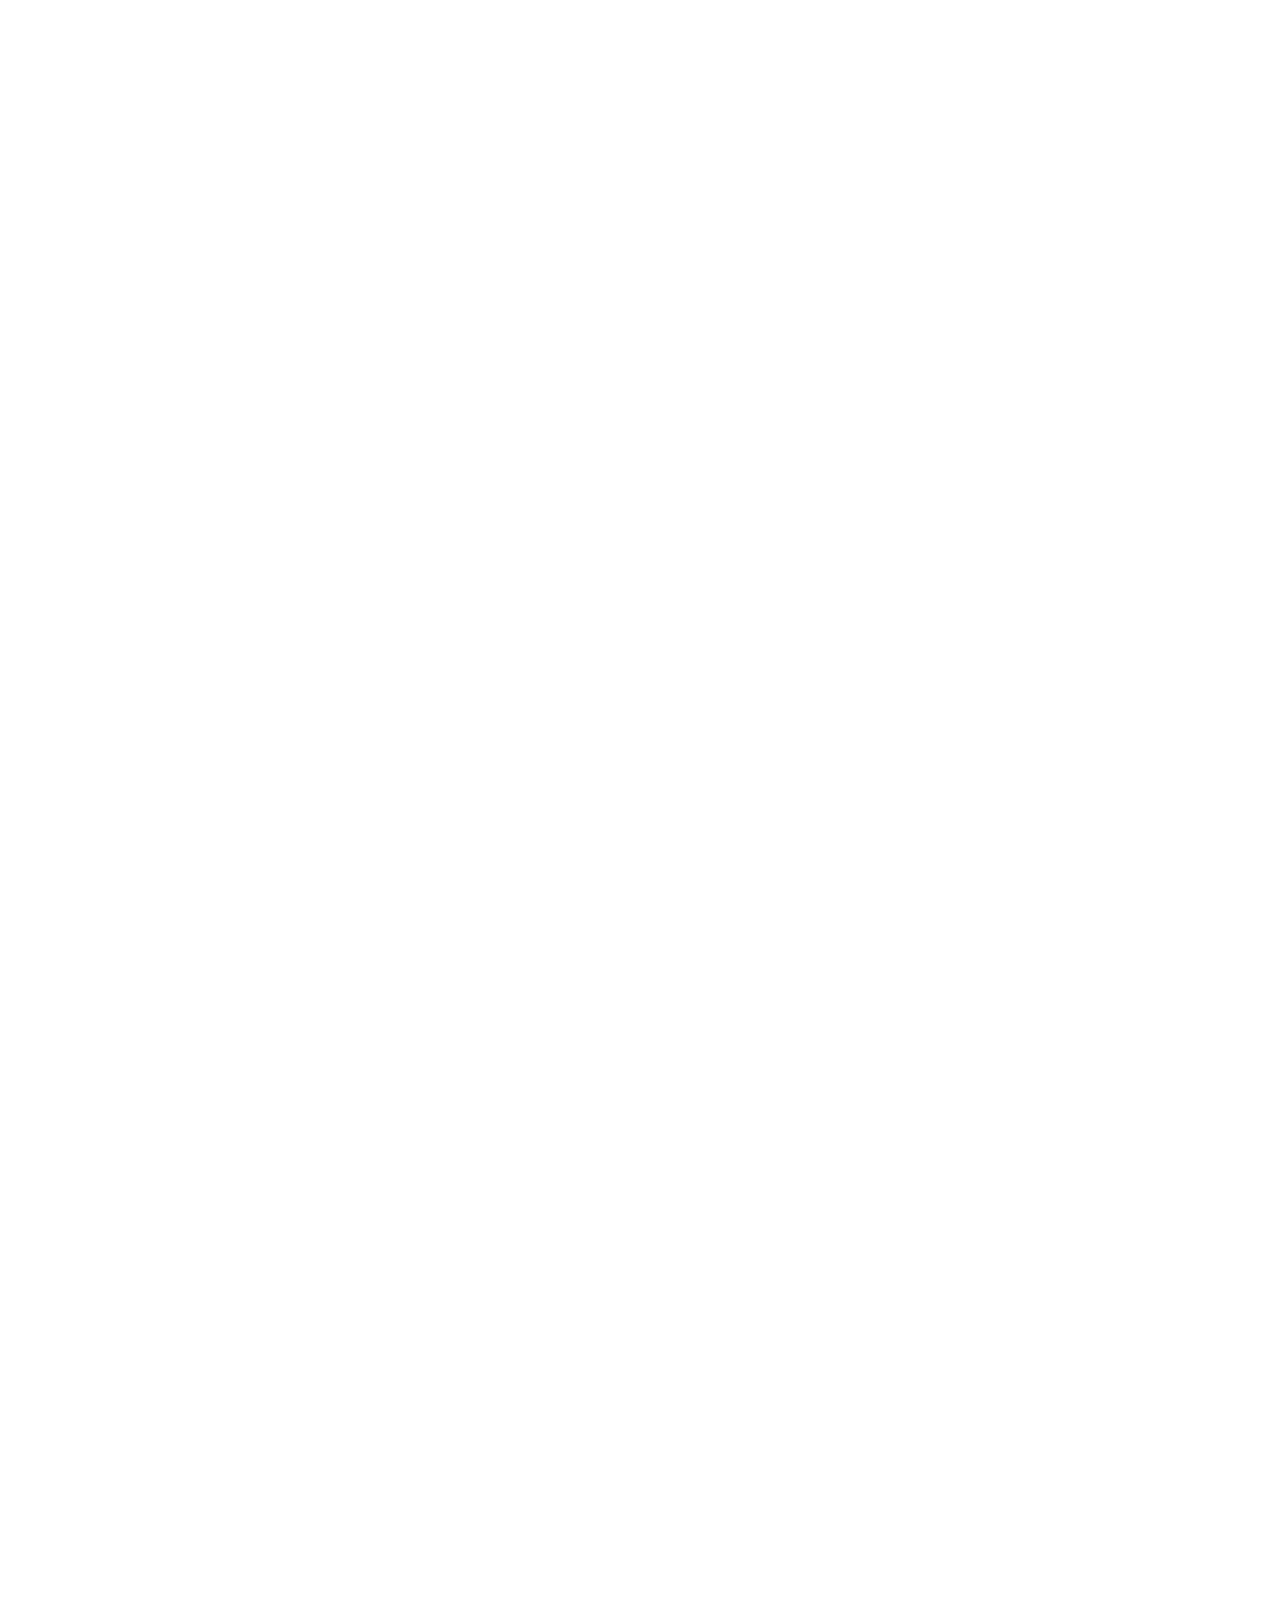
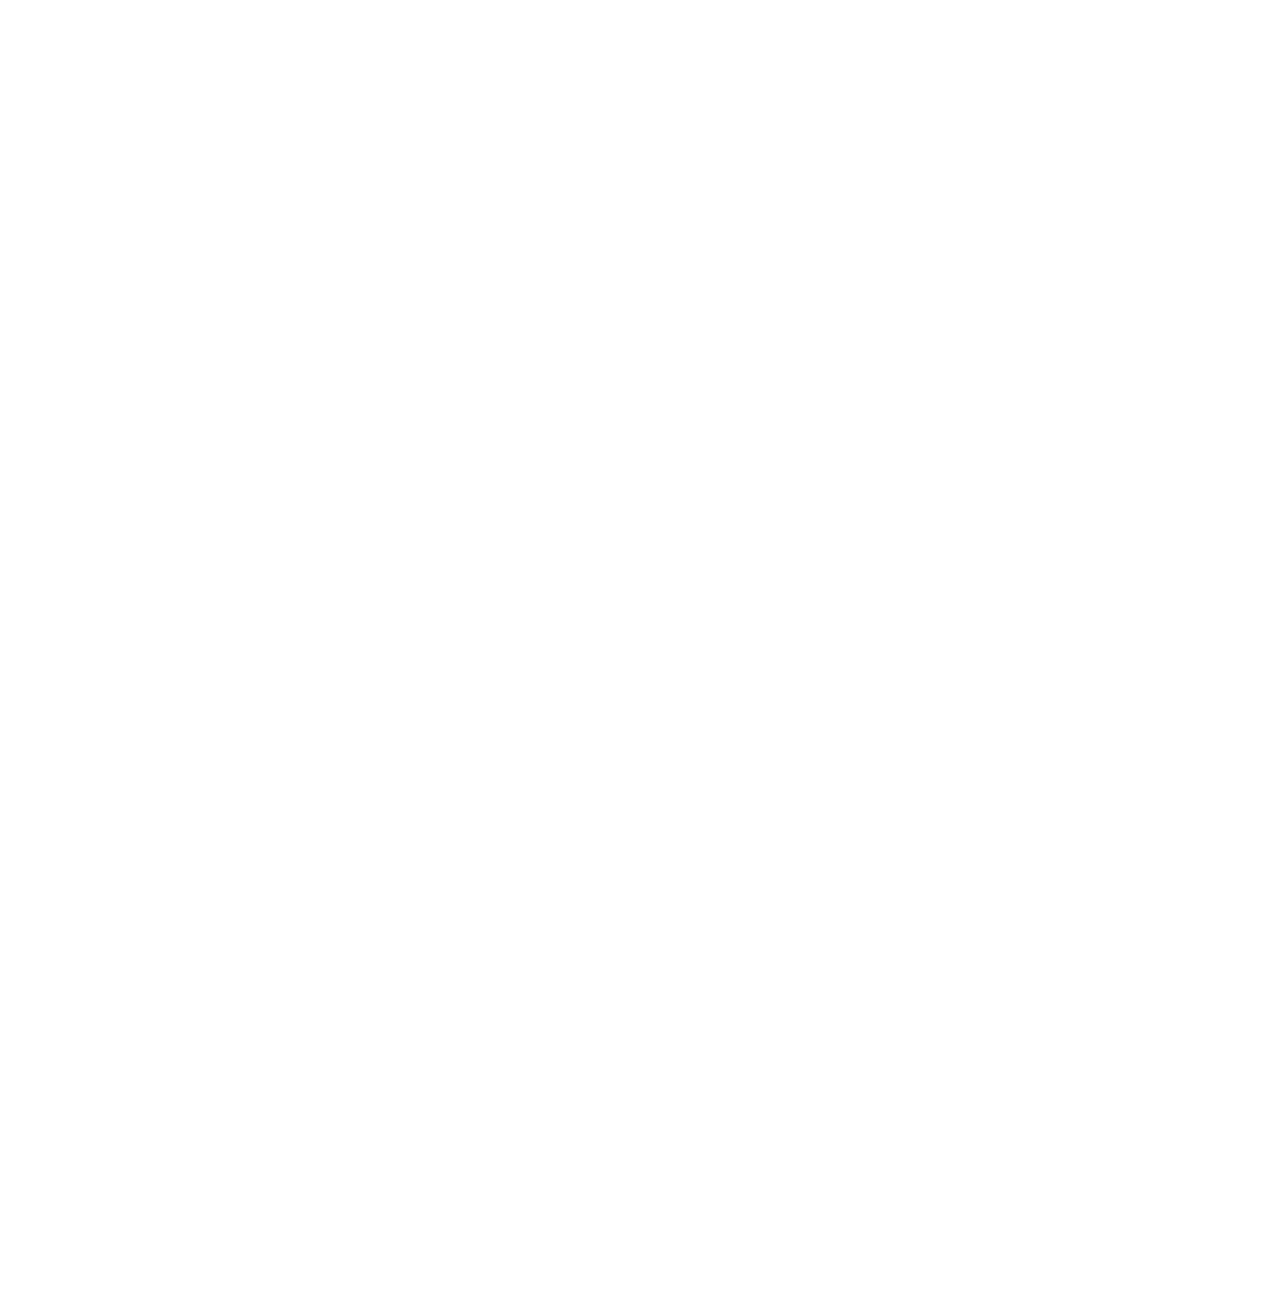
==== index.html @ 61a8c8da "Initial homepage with embedded Google Form" ====
<!DOCTYPE html>

<head>
  
</head>

<body>
  <iframe src="https://docs.google.com/forms/d/e/1FAIpQLScKfiWTNHkfTZKrzHbYKGTCVOVx_iPdTWvcqvBzRxO8E4EQ4g/viewform?embedded=true" width="640" height="2872" frameborder="0" marginheight="0" marginwidth="0">Loading…</iframe>
</body>
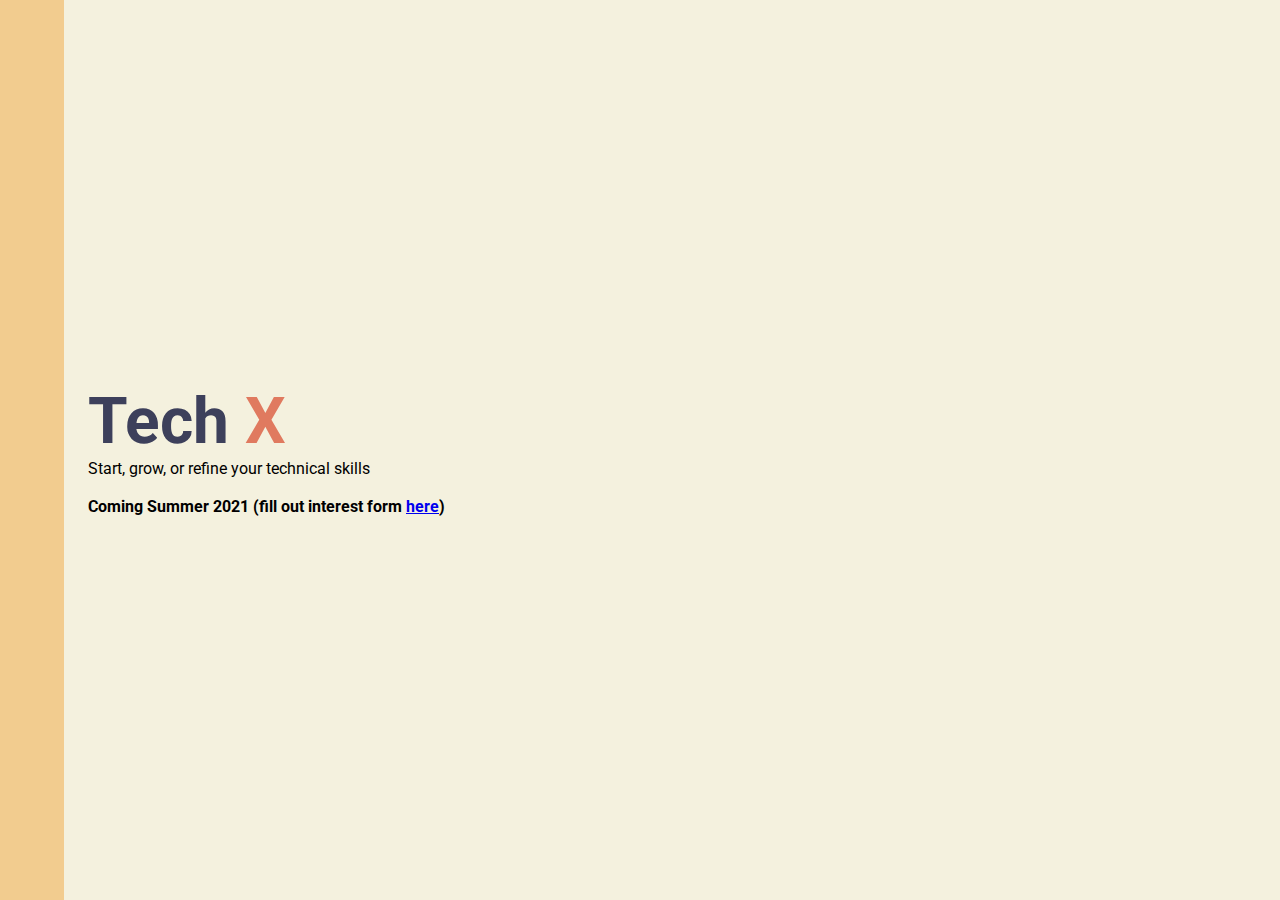
==== commit 855efc18: "Redirect to interest form and basic main page" ====
--- a/index.html
+++ b/index.html
@@ -1,9 +1,24 @@
 <!DOCTYPE html>
 
 <head>
-  
+	<link rel="preconnect" href="https://fonts.gstatic.com">
+	<link href="https://fonts.googleapis.com/css2?family=Roboto:wght@300&display=swap" rel="stylesheet">
+
+	<link rel="stylesheet" href="./index.css" />
 </head>
 
 <body>
-  <iframe src="https://docs.google.com/forms/d/e/1FAIpQLScKfiWTNHkfTZKrzHbYKGTCVOVx_iPdTWvcqvBzRxO8E4EQ4g/viewform?embedded=true" width="640" height="2872" frameborder="0" marginheight="0" marginwidth="0">Loading…</iframe>
+
+	<div id="sidebar">
+
+	</div>
+
+	<div id="main">
+		<div id="center_text">
+			<h1 id="title">Tech <span style="color: #E07A5F">X</span></h1>
+			<p>Start, grow, or refine your technical skills</p>
+			<br />
+			<p style="font-weight: bold">Coming Summer 2021 (fill out interest form <a target="_blank" href="https://techx.cnhcirclek.org/interest-form">here</a>)</p>
+		</div>
+	</div>
 </body>
--- a/index.css
+++ b/index.css
@@ -0,0 +1,50 @@
+@font-face {
+  font-family: 'DroidSerif';
+  src: url('./Assets/DroidSerif.ttf') /* Safari, Android, iOS */
+}
+
+body {
+	position: relative;
+	margin: 0;
+}
+
+#sidebar {
+	position: absolute;
+	top: 0;
+	left: 0;
+	bottom: 0;
+	width: 5%;
+	background-color: #F2CC8F;
+}
+
+#main {
+	margin-left: 5%;
+	height: 100vh;
+	max-height: 100vh;
+	overflow-y: hidden;
+
+	background-color: #F4F1DE;
+}
+
+#center_text {
+	display: flex;
+	flex-direction: column;
+	justify-content: center;
+	height: 100%;
+	margin-left: 24px;
+
+	font-family: "Roboto", serif;
+}
+
+#center_text p {
+	margin: 0;
+}
+
+#title {
+	font-family: 'Roboto', sans-serif;
+	font-size: 64px;
+	font-weight: bold;
+	color: #3D405B;
+
+	margin: 0;
+}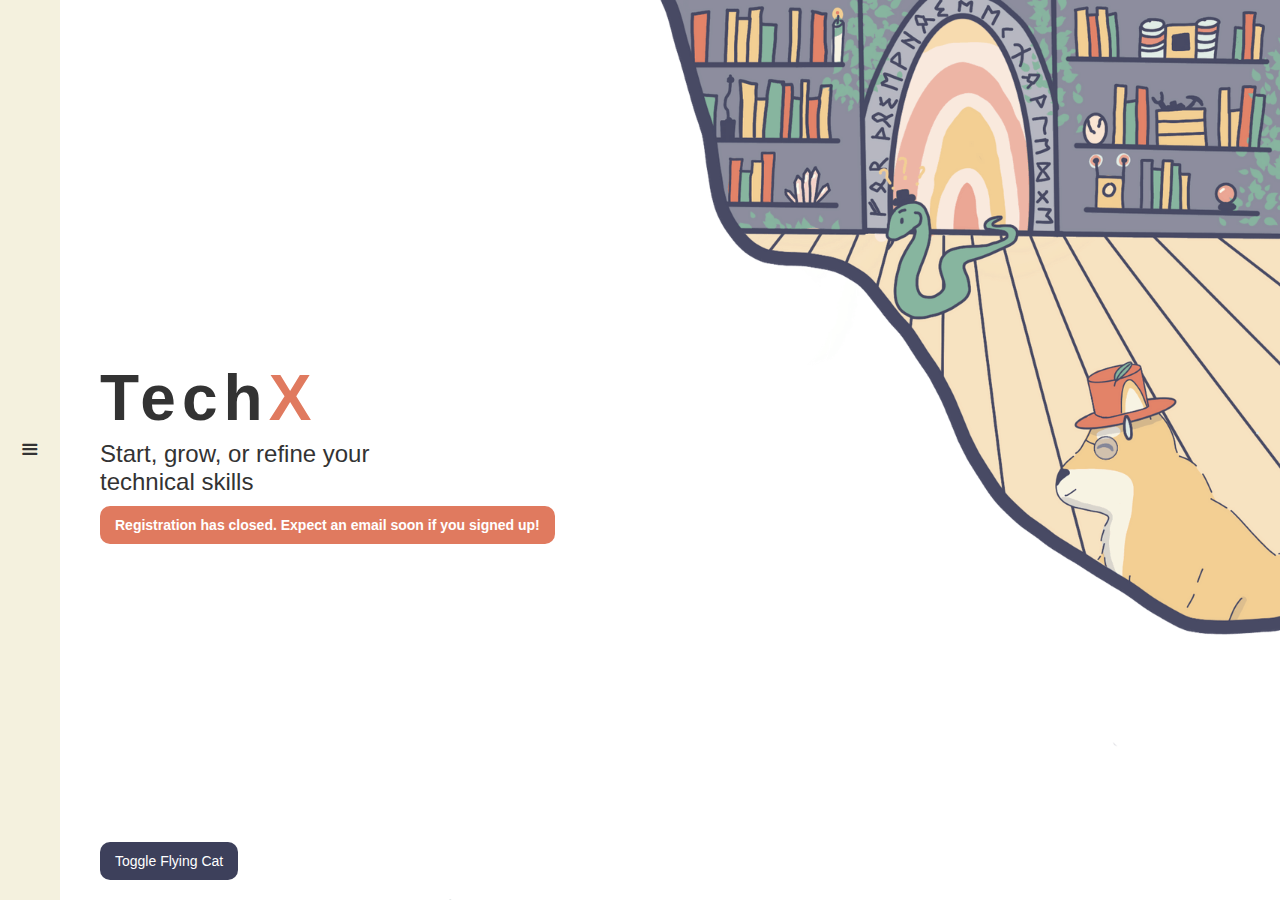
==== commit 6275159f: "Remove registration links" ====
--- a/index.html
+++ b/index.html
@@ -1,24 +1,68 @@
-<!DOCTYPE html>
-
+<!DOCTYPE html><!--  This site was created in Webflow. http://www.webflow.com  -->
+<!--  Last Published: Sun May 09 2021 02:14:23 GMT+0000 (Coordinated Universal Time)  -->
+<html data-wf-page="607b8ab67c6777548dde9a34" data-wf-site="607b8ab57c67775d5dde9a33">
 <head>
-	<link rel="preconnect" href="https://fonts.gstatic.com">
-	<link href="https://fonts.googleapis.com/css2?family=Roboto:wght@300&display=swap" rel="stylesheet">
-
-	<link rel="stylesheet" href="./index.css" />
+  <meta charset="utf-8">
+  <title>TechX</title>
+  <meta content="width=device-width, initial-scale=1" name="viewport">
+  <meta content="Webflow" name="generator">
+  <link href="css/normalize.css" rel="stylesheet" type="text/css">
+  <link href="css/webflow.css" rel="stylesheet" type="text/css">
+  <link href="css/techx-d94fda.webflow.css" rel="stylesheet" type="text/css">
+  <script src="https://ajax.googleapis.com/ajax/libs/webfont/1.6.26/webfont.js" type="text/javascript"></script>
+  <script type="text/javascript">WebFont.load({  google: {    families: ["Droid Serif:400,400italic,700,700italic","Droid Sans:400,700","Raleway:regular,800","Roboto:300,regular"]  }});</script>
+  <!-- [if lt IE 9]><script src="https://cdnjs.cloudflare.com/ajax/libs/html5shiv/3.7.3/html5shiv.min.js" type="text/javascript"></script><![endif] -->
+  <script type="text/javascript">!function(o,c){var n=c.documentElement,t=" w-mod-";n.className+=t+"js",("ontouchstart"in o||o.DocumentTouch&&c instanceof DocumentTouch)&&(n.className+=t+"touch")}(window,document);</script>
+  <link href="images/favicon.ico" rel="shortcut icon" type="image/x-icon">
+  <link href="images/webclip.png" rel="apple-touch-icon">
 </head>
-
-<body>
-
-	<div id="sidebar">
-
-	</div>
-
-	<div id="main">
-		<div id="center_text">
-			<h1 id="title">Tech <span style="color: #E07A5F">X</span></h1>
-			<p>Start, grow, or refine your technical skills</p>
-			<br />
-			<p style="font-weight: bold">Coming Summer 2021 (fill out interest form <a target="_blank" href="https://techx.cnhcirclek.org/interest-form">here</a>)</p>
-		</div>
-	</div>
+<body class="body">
+  <div class="home-page-container">
+    <div data-collapse="all" data-animation="over-left" data-duration="400" data-w-id="af3f716e-de2f-85f6-a1de-40d493a02655" role="banner" class="navbar w-nav">
+      <div class="menu-button w-nav-button">
+        <div class="w-icon-nav-menu"></div>
+      </div>
+      <nav role="navigation" class="nav-menu w-nav-menu">
+        <div class="container-2 w-container">
+          <a href="index.html" aria-current="page" class="link-block w-inline-block w--current"><img src="images/thumbnail.png" loading="lazy" alt="TechX Word Art" class="image-2"></a>
+        </div>
+        <a href="about.html" class="nav-link w-nav-link">About</a>
+        <a href="courses.html" class="nav-link w-nav-link">Courses</a>
+        <a href="contact-us.html" class="nav-link w-nav-link">Contact Us</a>
+        <div class="div-block-4">
+          <a href="http://cnhcirclek.org/" class="w-inline-block"><img src="images/logo_CKI_-wordmark_BW_oneline_PNG.png" loading="lazy" alt="Circle K International Word Art" class="image-3"></a>
+          <div class="div-block-5">
+            <div class="footer-text">CNH Circle K 2021, All Rights Reserved</div>
+          </div>
+        </div>
+      </nav>
+    </div>
+    <div class="home-page"><img src="images/Flying-Cat.png" loading="lazy" data-w-id="23730436-d4b4-808d-425b-f47f466c00f7" sizes="100vw" id="flying-cat" srcset="images/Flying-Cat-p-500.png 500w, images/Flying-Cat.png 740w" alt="Cat hanging onto broom that follows the mouse. Unclickable" class="image-7"><img src="images/Home-Page-Background.png" loading="lazy" sizes="100vw" srcset="images/Home-Page-Background-p-500.png 500w, images/Home-Page-Background-p-800.png 800w, images/Home-Page-Background-p-1080.png 1080w, images/Home-Page-Background-p-1600.png 1600w, images/Home-Page-Background-p-2000.png 2000w, images/Home-Page-Background.png 2048w" alt="Background image of a cartoon python and dog in an arcane library" class="image-6">
+      <a id="cat-button" href="#" class="button-2 w-button">Toggle Flying Cat</a>
+      <div class="home-title">
+        <h1 class="heading">Tech<span class="text-span">X</span></h1><img src="placeholder.svg" loading="lazy" alt="">
+        <div class="text-block">Start, grow, or refine your <br>technical skills</div>
+        <p class="button w-button" style="cursor: auto">Registration has closed. Expect an email soon if you signed up!</p>
+      </div>
+    </div>
+  </div>
+  <script src="https://d3e54v103j8qbb.cloudfront.net/js/jquery-3.5.1.min.dc5e7f18c8.js?site=607b8ab57c67775d5dde9a33" type="text/javascript" integrity="sha256-9/aliU8dGd2tb6OSsuzixeV4y/faTqgFtohetphbbj0=" crossorigin="anonymous"></script>
+  <script src="js/webflow.js" type="text/javascript"></script>
+  <!-- [if lte IE 9]><script src="https://cdnjs.cloudflare.com/ajax/libs/placeholders/3.0.2/placeholders.min.js"></script><![endif] -->
+  <script type="text/javascript">
+(function handleCat() {
+  const button = document.getElementById("cat-button");
+  button.addEventListener("click", event => {
+    	console.log("clicked");
+      let cat = document.getElementById("flying-cat");
+      let disp = cat.currentStyle ? cat.currentStyle["display"] : window.getComputedStyle ? window.getComputedStyle(cat, null).getPropertyValue("display") : null;
+      if (disp == "none") {
+        cat.style.display = "inline-block";
+      } else {
+        cat.style.display = "none";
+      }
+  });
+})();
+</script>
 </body>
+</html>--- a/css/webflow.css
+++ b/css/webflow.css
@@ -0,0 +1,1825 @@
+@font-face {
+  font-family: 'webflow-icons';
+  src: url("[data-uri]") format('truetype');
+  font-weight: normal;
+  font-style: normal;
+}
+[class^="w-icon-"],
+[class*=" w-icon-"] {
+  /* use !important to prevent issues with browser extensions that change fonts */
+  font-family: 'webflow-icons' !important;
+  speak: none;
+  font-style: normal;
+  font-weight: normal;
+  font-variant: normal;
+  text-transform: none;
+  line-height: 1;
+  /* Better Font Rendering =========== */
+  -webkit-font-smoothing: antialiased;
+  -moz-osx-font-smoothing: grayscale;
+}
+.w-icon-slider-right:before {
+  content: "\e600";
+}
+.w-icon-slider-left:before {
+  content: "\e601";
+}
+@keyframes toggleNavIcon {
+  0% {
+    content: "\e602";
+  }
+  50% {
+    transform: rotate(90deg);
+  }
+  100% {
+    content: "\e900";
+    color: #e07a5f;
+  }
+}
+.w-icon-nav-menu:before {
+  display: block;
+  content: "\e602";
+}
+.w--open .w-icon-nav-menu:before {
+  animation: toggleNavIcon 1s alternate forwards;
+}
+.w-icon-arrow-down:before,
+.w-icon-dropdown-toggle:before {
+  content: "\e603";
+}
+.w-icon-file-upload-remove:before {
+  content: "\e900";
+}
+.w-icon-file-upload-icon:before {
+  content: "\e903";
+}
+* {
+  -webkit-box-sizing: border-box;
+  -moz-box-sizing: border-box;
+  box-sizing: border-box;
+}
+html {
+  height: 100%;
+}
+body {
+  margin: 0;
+  min-height: 100%;
+  background-color: #fff;
+  font-family: Arial, sans-serif;
+  font-size: 14px;
+  line-height: 20px;
+  color: #333;
+}
+img {
+  max-width: 100%;
+  vertical-align: middle;
+  display: inline-block;
+}
+html.w-mod-touch * {
+  background-attachment: scroll !important;
+}
+.w-block {
+  display: block;
+}
+.w-inline-block {
+  max-width: 100%;
+  display: inline-block;
+}
+.w-clearfix:before,
+.w-clearfix:after {
+  content: " ";
+  display: table;
+  grid-column-start: 1;
+  grid-row-start: 1;
+  grid-column-end: 2;
+  grid-row-end: 2;
+}
+.w-clearfix:after {
+  clear: both;
+}
+.w-hidden {
+  display: none;
+}
+.w-button {
+  display: inline-block;
+  padding: 9px 15px;
+  background-color: #3898EC;
+  color: white;
+  border: 0;
+  line-height: inherit;
+  text-decoration: none;
+  cursor: pointer;
+  border-radius: 0;
+}
+input.w-button {
+  -webkit-appearance: button;
+}
+html[data-w-dynpage] [data-w-cloak] {
+  color: transparent !important;
+}
+.w-webflow-badge,
+.w-webflow-badge * {
+  position: static;
+  left: auto;
+  top: auto;
+  right: auto;
+  bottom: auto;
+  z-index: auto;
+  display: block;
+  visibility: visible;
+  overflow: visible;
+  overflow-x: visible;
+  overflow-y: visible;
+  box-sizing: border-box;
+  width: auto;
+  height: auto;
+  max-height: none;
+  max-width: none;
+  min-height: 0;
+  min-width: 0;
+  margin: 0;
+  padding: 0;
+  float: none;
+  clear: none;
+  border: 0 none transparent;
+  border-radius: 0;
+  background: none;
+  background-image: none;
+  background-position: 0% 0%;
+  background-size: auto auto;
+  background-repeat: repeat;
+  background-origin: padding-box;
+  background-clip: border-box;
+  background-attachment: scroll;
+  background-color: transparent;
+  box-shadow: none;
+  opacity: 1.0;
+  transform: none;
+  transition: none;
+  direction: ltr;
+  font-family: inherit;
+  font-weight: inherit;
+  color: inherit;
+  font-size: inherit;
+  line-height: inherit;
+  font-style: inherit;
+  font-variant: inherit;
+  text-align: inherit;
+  letter-spacing: inherit;
+  text-decoration: inherit;
+  text-indent: 0;
+  text-transform: inherit;
+  list-style-type: disc;
+  text-shadow: none;
+  font-smoothing: auto;
+  vertical-align: baseline;
+  cursor: inherit;
+  white-space: inherit;
+  word-break: normal;
+  word-spacing: normal;
+  word-wrap: normal;
+}
+.w-webflow-badge {
+  position: fixed !important;
+  display: inline-block !important;
+  visibility: visible !important;
+  opacity: 1 !important;
+  z-index: 2147483647 !important;
+  top: auto !important;
+  right: 12px !important;
+  bottom: 12px !important;
+  left: auto !important;
+  color: #AAADB0 !important;
+  background-color: #fff !important;
+  border-radius: 3px !important;
+  padding: 6px 8px 6px 6px !important;
+  font-size: 12px !important;
+  opacity: 1.0 !important;
+  line-height: 14px !important;
+  text-decoration: none !important;
+  transform: none !important;
+  margin: 0 !important;
+  width: auto !important;
+  height: auto !important;
+  overflow: visible !important;
+  white-space: nowrap;
+  box-shadow: 0 0 0 1px rgba(0, 0, 0, 0.1), 0px 1px 3px rgba(0, 0, 0, 0.1);
+  cursor: pointer;
+}
+.w-webflow-badge > img {
+  display: inline-block !important;
+  visibility: visible !important;
+  opacity: 1 !important;
+  vertical-align: middle !important;
+}
+h1,
+h2,
+h3,
+h4,
+h5,
+h6 {
+  font-weight: bold;
+  margin-bottom: 10px;
+}
+h1 {
+  font-size: 38px;
+  line-height: 44px;
+  margin-top: 20px;
+}
+h2 {
+  font-size: 32px;
+  line-height: 36px;
+  margin-top: 20px;
+}
+h3 {
+  font-size: 24px;
+  line-height: 30px;
+  margin-top: 20px;
+}
+h4 {
+  font-size: 18px;
+  line-height: 24px;
+  margin-top: 10px;
+}
+h5 {
+  font-size: 14px;
+  line-height: 20px;
+  margin-top: 10px;
+}
+h6 {
+  font-size: 12px;
+  line-height: 18px;
+  margin-top: 10px;
+}
+p {
+  margin-top: 0;
+  margin-bottom: 10px;
+}
+blockquote {
+  margin: 0 0 10px 0;
+  padding: 10px 20px;
+  border-left: 5px solid #E2E2E2;
+  font-size: 18px;
+  line-height: 22px;
+}
+figure {
+  margin: 0;
+  margin-bottom: 10px;
+}
+figcaption {
+  margin-top: 5px;
+  text-align: center;
+}
+ul,
+ol {
+  margin-top: 0px;
+  margin-bottom: 10px;
+  padding-left: 40px;
+}
+.w-list-unstyled {
+  padding-left: 0;
+  list-style: none;
+}
+.w-embed:before,
+.w-embed:after {
+  content: " ";
+  display: table;
+  grid-column-start: 1;
+  grid-row-start: 1;
+  grid-column-end: 2;
+  grid-row-end: 2;
+}
+.w-embed:after {
+  clear: both;
+}
+.w-video {
+  width: 100%;
+  position: relative;
+  padding: 0;
+}
+.w-video iframe,
+.w-video object,
+.w-video embed {
+  position: absolute;
+  top: 0;
+  left: 0;
+  width: 100%;
+  height: 100%;
+}
+fieldset {
+  padding: 0;
+  margin: 0;
+  border: 0;
+}
+button,
+html input[type="button"],
+input[type="reset"] {
+  border: 0;
+  cursor: pointer;
+  -webkit-appearance: button;
+}
+.w-form {
+  margin: 0 0 15px;
+}
+.w-form-done {
+  display: none;
+  padding: 20px;
+  text-align: center;
+  background-color: #dddddd;
+}
+.w-form-fail {
+  display: none;
+  margin-top: 10px;
+  padding: 10px;
+  background-color: #ffdede;
+}
+label {
+  display: block;
+  margin-bottom: 5px;
+  font-weight: bold;
+}
+.w-input,
+.w-select {
+  display: block;
+  width: 100%;
+  height: 38px;
+  padding: 8px 12px;
+  margin-bottom: 10px;
+  font-size: 14px;
+  line-height: 1.428571429;
+  color: #333333;
+  vertical-align: middle;
+  background-color: #ffffff;
+  border: 1px solid #cccccc;
+}
+.w-input:-moz-placeholder,
+.w-select:-moz-placeholder {
+  color: #999;
+}
+.w-input::-moz-placeholder,
+.w-select::-moz-placeholder {
+  color: #999;
+  opacity: 1;
+}
+.w-input:-ms-input-placeholder,
+.w-select:-ms-input-placeholder {
+  color: #999;
+}
+.w-input::-webkit-input-placeholder,
+.w-select::-webkit-input-placeholder {
+  color: #999;
+}
+.w-input:focus,
+.w-select:focus {
+  border-color: #3898EC;
+  outline: 0;
+}
+.w-input[disabled],
+.w-select[disabled],
+.w-input[readonly],
+.w-select[readonly],
+fieldset[disabled] .w-input,
+fieldset[disabled] .w-select {
+  cursor: not-allowed;
+  background-color: #eeeeee;
+}
+textarea.w-input,
+textarea.w-select {
+  height: auto;
+}
+.w-select {
+  background-color: #f3f3f3;
+}
+.w-select[multiple] {
+  height: auto;
+}
+.w-form-label {
+  display: inline-block;
+  cursor: pointer;
+  font-weight: normal;
+  margin-bottom: 0px;
+}
+.w-radio {
+  display: block;
+  margin-bottom: 5px;
+  padding-left: 20px;
+}
+.w-radio:before,
+.w-radio:after {
+  content: " ";
+  display: table;
+  grid-column-start: 1;
+  grid-row-start: 1;
+  grid-column-end: 2;
+  grid-row-end: 2;
+}
+.w-radio:after {
+  clear: both;
+}
+.w-radio-input {
+  margin: 4px 0 0;
+  margin-top: 1px \9;
+  line-height: normal;
+  float: left;
+  margin-left: -20px;
+}
+.w-radio-input {
+  margin-top: 3px;
+}
+.w-file-upload {
+  display: block;
+  margin-bottom: 10px;
+}
+.w-file-upload-input {
+  width: 0.1px;
+  height: 0.1px;
+  opacity: 0;
+  overflow: hidden;
+  position: absolute;
+  z-index: -100;
+}
+.w-file-upload-default,
+.w-file-upload-uploading,
+.w-file-upload-success {
+  display: inline-block;
+  color: #333333;
+}
+.w-file-upload-error {
+  display: block;
+  margin-top: 10px;
+}
+.w-file-upload-default.w-hidden,
+.w-file-upload-uploading.w-hidden,
+.w-file-upload-error.w-hidden,
+.w-file-upload-success.w-hidden {
+  display: none;
+}
+.w-file-upload-uploading-btn {
+  display: flex;
+  font-size: 14px;
+  font-weight: normal;
+  cursor: pointer;
+  margin: 0;
+  padding: 8px 12px;
+  border: 1px solid #cccccc;
+  background-color: #fafafa;
+}
+.w-file-upload-file {
+  display: flex;
+  flex-grow: 1;
+  justify-content: space-between;
+  margin: 0;
+  padding: 8px 9px 8px 11px;
+  border: 1px solid #cccccc;
+  background-color: #fafafa;
+}
+.w-file-upload-file-name {
+  font-size: 14px;
+  font-weight: normal;
+  display: block;
+}
+.w-file-remove-link {
+  margin-top: 3px;
+  margin-left: 10px;
+  width: auto;
+  height: auto;
+  padding: 3px;
+  display: block;
+  cursor: pointer;
+}
+.w-icon-file-upload-remove {
+  margin: auto;
+  font-size: 10px;
+}
+.w-file-upload-error-msg {
+  display: inline-block;
+  color: #ea384c;
+  padding: 2px 0;
+}
+.w-file-upload-info {
+  display: inline-block;
+  line-height: 38px;
+  padding: 0 12px;
+}
+.w-file-upload-label {
+  display: inline-block;
+  font-size: 14px;
+  font-weight: normal;
+  cursor: pointer;
+  margin: 0;
+  padding: 8px 12px;
+  border: 1px solid #cccccc;
+  background-color: #fafafa;
+}
+.w-icon-file-upload-icon,
+.w-icon-file-upload-uploading {
+  display: inline-block;
+  margin-right: 8px;
+  width: 20px;
+}
+.w-icon-file-upload-uploading {
+  height: 20px;
+}
+.w-container {
+  margin-left: auto;
+  margin-right: auto;
+  max-width: 940px;
+}
+.w-container:before,
+.w-container:after {
+  content: " ";
+  display: table;
+  grid-column-start: 1;
+  grid-row-start: 1;
+  grid-column-end: 2;
+  grid-row-end: 2;
+}
+.w-container:after {
+  clear: both;
+}
+.w-container .w-row {
+  margin-left: -10px;
+  margin-right: -10px;
+}
+.w-row:before,
+.w-row:after {
+  content: " ";
+  display: table;
+  grid-column-start: 1;
+  grid-row-start: 1;
+  grid-column-end: 2;
+  grid-row-end: 2;
+}
+.w-row:after {
+  clear: both;
+}
+.w-row .w-row {
+  margin-left: 0;
+  margin-right: 0;
+}
+.w-col {
+  position: relative;
+  float: left;
+  width: 100%;
+  min-height: 1px;
+  padding-left: 10px;
+  padding-right: 10px;
+}
+.w-col .w-col {
+  padding-left: 0;
+  padding-right: 0;
+}
+.w-col-1 {
+  width: 8.33333333%;
+}
+.w-col-2 {
+  width: 16.66666667%;
+}
+.w-col-3 {
+  width: 25%;
+}
+.w-col-4 {
+  width: 33.33333333%;
+}
+.w-col-5 {
+  width: 41.66666667%;
+}
+.w-col-6 {
+  width: 50%;
+}
+.w-col-7 {
+  width: 58.33333333%;
+}
+.w-col-8 {
+  width: 66.66666667%;
+}
+.w-col-9 {
+  width: 75%;
+}
+.w-col-10 {
+  width: 83.33333333%;
+}
+.w-col-11 {
+  width: 91.66666667%;
+}
+.w-col-12 {
+  width: 100%;
+}
+.w-hidden-main {
+  display: none !important;
+}
+@media screen and (max-width: 991px) {
+  .w-container {
+    max-width: 728px;
+  }
+  .w-hidden-main {
+    display: inherit !important;
+  }
+  .w-hidden-medium {
+    display: none !important;
+  }
+  .w-col-medium-1 {
+    width: 8.33333333%;
+  }
+  .w-col-medium-2 {
+    width: 16.66666667%;
+  }
+  .w-col-medium-3 {
+    width: 25%;
+  }
+  .w-col-medium-4 {
+    width: 33.33333333%;
+  }
+  .w-col-medium-5 {
+    width: 41.66666667%;
+  }
+  .w-col-medium-6 {
+    width: 50%;
+  }
+  .w-col-medium-7 {
+    width: 58.33333333%;
+  }
+  .w-col-medium-8 {
+    width: 66.66666667%;
+  }
+  .w-col-medium-9 {
+    width: 75%;
+  }
+  .w-col-medium-10 {
+    width: 83.33333333%;
+  }
+  .w-col-medium-11 {
+    width: 91.66666667%;
+  }
+  .w-col-medium-12 {
+    width: 100%;
+  }
+  .w-col-stack {
+    width: 100%;
+    left: auto;
+    right: auto;
+  }
+}
+@media screen and (max-width: 767px) {
+  .w-hidden-main {
+    display: inherit !important;
+  }
+  .w-hidden-medium {
+    display: inherit !important;
+  }
+  .w-hidden-small {
+    display: none !important;
+  }
+  .w-row,
+  .w-container .w-row {
+    margin-left: 0;
+    margin-right: 0;
+  }
+  .w-col {
+    width: 100%;
+    left: auto;
+    right: auto;
+  }
+  .w-col-small-1 {
+    width: 8.33333333%;
+  }
+  .w-col-small-2 {
+    width: 16.66666667%;
+  }
+  .w-col-small-3 {
+    width: 25%;
+  }
+  .w-col-small-4 {
+    width: 33.33333333%;
+  }
+  .w-col-small-5 {
+    width: 41.66666667%;
+  }
+  .w-col-small-6 {
+    width: 50%;
+  }
+  .w-col-small-7 {
+    width: 58.33333333%;
+  }
+  .w-col-small-8 {
+    width: 66.66666667%;
+  }
+  .w-col-small-9 {
+    width: 75%;
+  }
+  .w-col-small-10 {
+    width: 83.33333333%;
+  }
+  .w-col-small-11 {
+    width: 91.66666667%;
+  }
+  .w-col-small-12 {
+    width: 100%;
+  }
+}
+@media screen and (max-width: 479px) {
+  .w-container {
+    max-width: none;
+  }
+  .w-hidden-main {
+    display: inherit !important;
+  }
+  .w-hidden-medium {
+    display: inherit !important;
+  }
+  .w-hidden-small {
+    display: inherit !important;
+  }
+  .w-hidden-tiny {
+    display: none !important;
+  }
+  .w-col {
+    width: 100%;
+  }
+  .w-col-tiny-1 {
+    width: 8.33333333%;
+  }
+  .w-col-tiny-2 {
+    width: 16.66666667%;
+  }
+  .w-col-tiny-3 {
+    width: 25%;
+  }
+  .w-col-tiny-4 {
+    width: 33.33333333%;
+  }
+  .w-col-tiny-5 {
+    width: 41.66666667%;
+  }
+  .w-col-tiny-6 {
+    width: 50%;
+  }
+  .w-col-tiny-7 {
+    width: 58.33333333%;
+  }
+  .w-col-tiny-8 {
+    width: 66.66666667%;
+  }
+  .w-col-tiny-9 {
+    width: 75%;
+  }
+  .w-col-tiny-10 {
+    width: 83.33333333%;
+  }
+  .w-col-tiny-11 {
+    width: 91.66666667%;
+  }
+  .w-col-tiny-12 {
+    width: 100%;
+  }
+}
+.w-widget {
+  position: relative;
+}
+.w-widget-map {
+  width: 100%;
+  height: 400px;
+}
+.w-widget-map label {
+  width: auto;
+  display: inline;
+}
+.w-widget-map img {
+  max-width: inherit;
+}
+.w-widget-map .gm-style-iw {
+  text-align: center;
+}
+.w-widget-map .gm-style-iw > button {
+  display: none !important;
+}
+.w-widget-twitter {
+  overflow: hidden;
+}
+.w-widget-twitter-count-shim {
+  display: inline-block;
+  vertical-align: top;
+  position: relative;
+  width: 28px;
+  height: 20px;
+  text-align: center;
+  background: white;
+  border: #758696 solid 1px;
+  border-radius: 3px;
+}
+.w-widget-twitter-count-shim * {
+  pointer-events: none;
+  -webkit-user-select: none;
+  -moz-user-select: none;
+  -ms-user-select: none;
+  user-select: none;
+}
+.w-widget-twitter-count-shim .w-widget-twitter-count-inner {
+  position: relative;
+  font-size: 15px;
+  line-height: 12px;
+  text-align: center;
+  color: #999;
+  font-family: serif;
+}
+.w-widget-twitter-count-shim .w-widget-twitter-count-clear {
+  position: relative;
+  display: block;
+}
+.w-widget-twitter-count-shim.w--large {
+  width: 36px;
+  height: 28px;
+}
+.w-widget-twitter-count-shim.w--large .w-widget-twitter-count-inner {
+  font-size: 18px;
+  line-height: 18px;
+}
+.w-widget-twitter-count-shim:not(.w--vertical) {
+  margin-left: 5px;
+  margin-right: 8px;
+}
+.w-widget-twitter-count-shim:not(.w--vertical).w--large {
+  margin-left: 6px;
+}
+.w-widget-twitter-count-shim:not(.w--vertical):before,
+.w-widget-twitter-count-shim:not(.w--vertical):after {
+  top: 50%;
+  left: 0;
+  border: solid transparent;
+  content: " ";
+  height: 0;
+  width: 0;
+  position: absolute;
+  pointer-events: none;
+}
+.w-widget-twitter-count-shim:not(.w--vertical):before {
+  border-color: rgba(117, 134, 150, 0);
+  border-right-color: #5d6c7b;
+  border-width: 4px;
+  margin-left: -9px;
+  margin-top: -4px;
+}
+.w-widget-twitter-count-shim:not(.w--vertical).w--large:before {
+  border-width: 5px;
+  margin-left: -10px;
+  margin-top: -5px;
+}
+.w-widget-twitter-count-shim:not(.w--vertical):after {
+  border-color: rgba(255, 255, 255, 0);
+  border-right-color: white;
+  border-width: 4px;
+  margin-left: -8px;
+  margin-top: -4px;
+}
+.w-widget-twitter-count-shim:not(.w--vertical).w--large:after {
+  border-width: 5px;
+  margin-left: -9px;
+  margin-top: -5px;
+}
+.w-widget-twitter-count-shim.w--vertical {
+  width: 61px;
+  height: 33px;
+  margin-bottom: 8px;
+}
+.w-widget-twitter-count-shim.w--vertical:before,
+.w-widget-twitter-count-shim.w--vertical:after {
+  top: 100%;
+  left: 50%;
+  border: solid transparent;
+  content: " ";
+  height: 0;
+  width: 0;
+  position: absolute;
+  pointer-events: none;
+}
+.w-widget-twitter-count-shim.w--vertical:before {
+  border-color: rgba(117, 134, 150, 0);
+  border-top-color: #5d6c7b;
+  border-width: 5px;
+  margin-left: -5px;
+}
+.w-widget-twitter-count-shim.w--vertical:after {
+  border-color: rgba(255, 255, 255, 0);
+  border-top-color: white;
+  border-width: 4px;
+  margin-left: -4px;
+}
+.w-widget-twitter-count-shim.w--vertical .w-widget-twitter-count-inner {
+  font-size: 18px;
+  line-height: 22px;
+}
+.w-widget-twitter-count-shim.w--vertical.w--large {
+  width: 76px;
+}
+.w-widget-gplus {
+  overflow: hidden;
+}
+.w-background-video {
+  position: relative;
+  overflow: hidden;
+  height: 500px;
+  color: white;
+}
+.w-background-video > video {
+  background-size: cover;
+  background-position: 50% 50%;
+  position: absolute;
+  margin: auto;
+  width: 100%;
+  height: 100%;
+  right: -100%;
+  bottom: -100%;
+  top: -100%;
+  left: -100%;
+  object-fit: cover;
+  z-index: -100;
+}
+.w-background-video > video::-webkit-media-controls-start-playback-button {
+  display: none !important;
+  -webkit-appearance: none;
+}
+.w-slider {
+  position: relative;
+  height: 300px;
+  text-align: center;
+  background: #dddddd;
+  clear: both;
+  -webkit-tap-highlight-color: rgba(0, 0, 0, 0);
+  tap-highlight-color: rgba(0, 0, 0, 0);
+}
+.w-slider-mask {
+  position: relative;
+  display: block;
+  overflow: hidden;
+  z-index: 1;
+  left: 0;
+  right: 0;
+  height: 100%;
+  white-space: nowrap;
+}
+.w-slide {
+  position: relative;
+  display: inline-block;
+  vertical-align: top;
+  width: 100%;
+  height: 100%;
+  white-space: normal;
+  text-align: left;
+}
+.w-slider-nav {
+  position: absolute;
+  z-index: 2;
+  top: auto;
+  right: 0;
+  bottom: 0;
+  left: 0;
+  margin: auto;
+  padding-top: 10px;
+  height: 40px;
+  text-align: center;
+  -webkit-tap-highlight-color: rgba(0, 0, 0, 0);
+  tap-highlight-color: rgba(0, 0, 0, 0);
+}
+.w-slider-nav.w-round > div {
+  border-radius: 100%;
+}
+.w-slider-nav.w-num > div {
+  width: auto;
+  height: auto;
+  padding: 0.2em 0.5em;
+  font-size: inherit;
+  line-height: inherit;
+}
+.w-slider-nav.w-shadow > div {
+  box-shadow: 0 0 3px rgba(51, 51, 51, 0.4);
+}
+.w-slider-nav-invert {
+  color: #fff;
+}
+.w-slider-nav-invert > div {
+  background-color: rgba(34, 34, 34, 0.4);
+}
+.w-slider-nav-invert > div.w-active {
+  background-color: #222;
+}
+.w-slider-dot {
+  position: relative;
+  display: inline-block;
+  width: 1em;
+  height: 1em;
+  background-color: rgba(255, 255, 255, 0.4);
+  cursor: pointer;
+  margin: 0 3px 0.5em;
+  transition: background-color 100ms, color 100ms;
+}
+.w-slider-dot.w-active {
+  background-color: #fff;
+}
+.w-slider-dot:focus {
+  outline: none;
+  box-shadow: 0px 0px 0px 2px #fff;
+}
+.w-slider-dot:focus.w-active {
+  box-shadow: none;
+}
+.w-slider-arrow-left,
+.w-slider-arrow-right {
+  position: absolute;
+  width: 80px;
+  top: 0;
+  right: 0;
+  bottom: 0;
+  left: 0;
+  margin: auto;
+  cursor: pointer;
+  overflow: hidden;
+  color: white;
+  font-size: 40px;
+  -webkit-tap-highlight-color: rgba(0, 0, 0, 0);
+  tap-highlight-color: rgba(0, 0, 0, 0);
+  -webkit-user-select: none;
+  -moz-user-select: none;
+  -ms-user-select: none;
+  user-select: none;
+}
+.w-slider-arrow-left [class^="w-icon-"],
+.w-slider-arrow-right [class^="w-icon-"],
+.w-slider-arrow-left [class*=" w-icon-"],
+.w-slider-arrow-right [class*=" w-icon-"] {
+  position: absolute;
+}
+.w-slider-arrow-left:focus,
+.w-slider-arrow-right:focus {
+  outline: 0;
+}
+.w-slider-arrow-left {
+  z-index: 3;
+  right: auto;
+}
+.w-slider-arrow-right {
+  z-index: 4;
+  left: auto;
+}
+.w-icon-slider-left,
+.w-icon-slider-right {
+  top: 0;
+  right: 0;
+  bottom: 0;
+  left: 0;
+  margin: auto;
+  width: 1em;
+  height: 1em;
+}
+.w-slider-aria-label {
+  border: 0;
+  clip: rect(0 0 0 0);
+  height: 1px;
+  margin: -1px;
+  overflow: hidden;
+  padding: 0;
+  position: absolute;
+  width: 1px;
+}
+.w-dropdown {
+  display: inline-block;
+  position: relative;
+  text-align: left;
+  margin-left: auto;
+  margin-right: auto;
+  z-index: 900;
+}
+.w-dropdown-btn,
+.w-dropdown-toggle,
+.w-dropdown-link {
+  position: relative;
+  vertical-align: top;
+  text-decoration: none;
+  color: #222222;
+  padding: 20px;
+  text-align: left;
+  margin-left: auto;
+  margin-right: auto;
+  white-space: nowrap;
+}
+.w-dropdown-toggle {
+  -webkit-user-select: none;
+  -moz-user-select: none;
+  -ms-user-select: none;
+  user-select: none;
+  display: inline-block;
+  cursor: pointer;
+  padding-right: 40px;
+}
+.w-dropdown-toggle:focus {
+  outline: 0;
+}
+.w-icon-dropdown-toggle {
+  position: absolute;
+  top: 0;
+  right: 0;
+  bottom: 0;
+  margin: auto;
+  margin-right: 20px;
+  width: 1em;
+  height: 1em;
+}
+.w-dropdown-list {
+  position: absolute;
+  background: #dddddd;
+  display: none;
+  min-width: 100%;
+}
+.w-dropdown-list.w--open {
+  display: block;
+}
+.w-dropdown-link {
+  padding: 10px 20px;
+  display: block;
+  color: #222222;
+}
+.w-dropdown-link.w--current {
+  color: #0082f3;
+}
+.w-dropdown-link:focus {
+  outline: 0;
+}
+@media screen and (max-width: 767px) {
+  .w-nav-brand {
+    padding-left: 10px;
+  }
+}
+/**
+ * ## Note
+ * Safari (on both iOS and OS X) does not handle viewport units (vh, vw) well.
+ * For example percentage units do not work on descendants of elements that
+ * have any dimensions expressed in viewport units. It also doesn’t handle them at
+ * all in `calc()`.
+ */
+/**
+ * Wrapper around all lightbox elements
+ *
+ * 1. Since the lightbox can receive focus, IE also gives it an outline.
+ * 2. Fixes flickering on Chrome when a transition is in progress
+ *    underneath the lightbox.
+ */
+.w-lightbox-backdrop {
+  color: #000;
+  cursor: auto;
+  font-family: serif;
+  font-size: medium;
+  font-style: normal;
+  font-variant: normal;
+  font-weight: normal;
+  letter-spacing: normal;
+  line-height: normal;
+  list-style: disc;
+  text-align: start;
+  text-indent: 0;
+  text-shadow: none;
+  text-transform: none;
+  visibility: visible;
+  white-space: normal;
+  word-break: normal;
+  word-spacing: normal;
+  word-wrap: normal;
+  position: fixed;
+  top: 0;
+  right: 0;
+  bottom: 0;
+  left: 0;
+  color: #fff;
+  font-family: "Helvetica Neue", Helvetica, Ubuntu, "Segoe UI", Verdana, sans-serif;
+  font-size: 17px;
+  line-height: 1.2;
+  font-weight: 300;
+  text-align: center;
+  background: rgba(0, 0, 0, 0.9);
+  z-index: 2000;
+  outline: 0;
+  /* 1 */
+  opacity: 0;
+  -webkit-user-select: none;
+  -moz-user-select: none;
+  -ms-user-select: none;
+  -webkit-tap-highlight-color: transparent;
+  -webkit-transform: translate(0, 0);
+  /* 2 */
+}
+/**
+ * Neat trick to bind the rubberband effect to our canvas instead of the whole
+ * document on iOS. It also prevents a bug that causes the document underneath to scroll.
+ */
+.w-lightbox-backdrop,
+.w-lightbox-container {
+  height: 100%;
+  overflow: auto;
+  -webkit-overflow-scrolling: touch;
+}
+.w-lightbox-content {
+  position: relative;
+  height: 100vh;
+  overflow: hidden;
+}
+.w-lightbox-view {
+  position: absolute;
+  width: 100vw;
+  height: 100vh;
+  opacity: 0;
+}
+.w-lightbox-view:before {
+  content: "";
+  height: 100vh;
+}
+/* .w-lightbox-content */
+.w-lightbox-group,
+.w-lightbox-group .w-lightbox-view,
+.w-lightbox-group .w-lightbox-view:before {
+  height: 86vh;
+}
+.w-lightbox-frame,
+.w-lightbox-view:before {
+  display: inline-block;
+  vertical-align: middle;
+}
+/*
+ * 1. Remove default margin set by user-agent on the <figure> element.
+ */
+.w-lightbox-figure {
+  position: relative;
+  margin: 0;
+  /* 1 */
+}
+.w-lightbox-group .w-lightbox-figure {
+  cursor: pointer;
+}
+/**
+ * IE adds image dimensions as width and height attributes on the IMG tag,
+ * but we need both width and height to be set to auto to enable scaling.
+ */
+.w-lightbox-img {
+  width: auto;
+  height: auto;
+  max-width: none;
+}
+/**
+ * 1. Reset if style is set by user on "All Images"
+ */
+.w-lightbox-image {
+  display: block;
+  float: none;
+  /* 1 */
+  max-width: 100vw;
+  max-height: 100vh;
+}
+.w-lightbox-group .w-lightbox-image {
+  max-height: 86vh;
+}
+.w-lightbox-caption {
+  position: absolute;
+  right: 0;
+  bottom: 0;
+  left: 0;
+  padding: .5em 1em;
+  background: rgba(0, 0, 0, 0.4);
+  text-align: left;
+  text-overflow: ellipsis;
+  white-space: nowrap;
+  overflow: hidden;
+}
+.w-lightbox-embed {
+  position: absolute;
+  top: 0;
+  right: 0;
+  bottom: 0;
+  left: 0;
+  width: 100%;
+  height: 100%;
+}
+.w-lightbox-control {
+  position: absolute;
+  top: 0;
+  width: 4em;
+  background-size: 24px;
+  background-repeat: no-repeat;
+  background-position: center;
+  cursor: pointer;
+  -webkit-transition: all .3s;
+  transition: all .3s;
+}
+.w-lightbox-left {
+  display: none;
+  bottom: 0;
+  left: 0;
+  /* <svg xmlns="http://www.w3.org/2000/svg" viewBox="-20 0 24 40" width="24" height="40"><g transform="rotate(45)"><path d="m0 0h5v23h23v5h-28z" opacity=".4"/><path d="m1 1h3v23h23v3h-26z" fill="#fff"/></g></svg> */
+  background-image: url("[data-uri]");
+}
+.w-lightbox-right {
+  display: none;
+  right: 0;
+  bottom: 0;
+  /* <svg xmlns="http://www.w3.org/2000/svg" viewBox="-4 0 24 40" width="24" height="40"><g transform="rotate(45)"><path d="m0-0h28v28h-5v-23h-23z" opacity=".4"/><path d="m1 1h26v26h-3v-23h-23z" fill="#fff"/></g></svg> */
+  background-image: url("[data-uri]");
+}
+/*
+ * Without specifying the with and height inside the SVG, all versions of IE render the icon too small.
+ * The bug does not seem to manifest itself if the elements are tall enough such as the above arrows.
+ * (http://stackoverflow.com/questions/16092114/background-size-differs-in-internet-explorer)
+ */
+.w-lightbox-close {
+  right: 0;
+  height: 2.6em;
+  /* <svg xmlns="http://www.w3.org/2000/svg" viewBox="-4 0 18 17" width="18" height="17"><g transform="rotate(45)"><path d="m0 0h7v-7h5v7h7v5h-7v7h-5v-7h-7z" opacity=".4"/><path d="m1 1h7v-7h3v7h7v3h-7v7h-3v-7h-7z" fill="#fff"/></g></svg> */
+  background-image: url("[data-uri]");
+  background-size: 18px;
+}
+/**
+ * 1. All IE versions add extra space at the bottom without this.
+ */
+.w-lightbox-strip {
+  position: absolute;
+  bottom: 0;
+  left: 0;
+  right: 0;
+  padding: 0 1vh;
+  line-height: 0;
+  /* 1 */
+  white-space: nowrap;
+  overflow-x: auto;
+  overflow-y: hidden;
+}
+/*
+ * 1. We use content-box to avoid having to do `width: calc(10vh + 2vw)`
+ *    which doesn’t work in Safari anyway.
+ * 2. Chrome renders images pixelated when switching to GPU. Making sure
+ *    the parent is also rendered on the GPU (by setting translate3d for
+ *    example) fixes this behavior.
+ */
+.w-lightbox-item {
+  display: inline-block;
+  width: 10vh;
+  padding: 2vh 1vh;
+  box-sizing: content-box;
+  /* 1 */
+  cursor: pointer;
+  -webkit-transform: translate3d(0, 0, 0);
+  /* 2 */
+}
+.w-lightbox-active {
+  opacity: .3;
+}
+.w-lightbox-thumbnail {
+  position: relative;
+  height: 10vh;
+  background: #222;
+  overflow: hidden;
+}
+.w-lightbox-thumbnail-image {
+  position: absolute;
+  top: 0;
+  left: 0;
+}
+.w-lightbox-thumbnail .w-lightbox-tall {
+  top: 50%;
+  width: 100%;
+  -webkit-transform: translate(0, -50%);
+  -ms-transform: translate(0, -50%);
+  transform: translate(0, -50%);
+}
+.w-lightbox-thumbnail .w-lightbox-wide {
+  left: 50%;
+  height: 100%;
+  -webkit-transform: translate(-50%, 0);
+  -ms-transform: translate(-50%, 0);
+  transform: translate(-50%, 0);
+}
+/*
+ * Spinner
+ *
+ * Absolute pixel values are used to avoid rounding errors that would cause
+ * the white spinning element to be misaligned with the track.
+ */
+.w-lightbox-spinner {
+  position: absolute;
+  top: 50%;
+  left: 50%;
+  box-sizing: border-box;
+  width: 40px;
+  height: 40px;
+  margin-top: -20px;
+  margin-left: -20px;
+  border: 5px solid rgba(0, 0, 0, 0.4);
+  border-radius: 50%;
+  -webkit-animation: spin .8s infinite linear;
+  animation: spin .8s infinite linear;
+}
+.w-lightbox-spinner:after {
+  content: "";
+  position: absolute;
+  top: -4px;
+  right: -4px;
+  bottom: -4px;
+  left: -4px;
+  border: 3px solid transparent;
+  border-bottom-color: #fff;
+  border-radius: 50%;
+}
+/*
+ * Utility classes
+ */
+.w-lightbox-hide {
+  display: none;
+}
+.w-lightbox-noscroll {
+  overflow: hidden;
+}
+@media (min-width: 768px) {
+  .w-lightbox-content {
+    height: 96vh;
+    margin-top: 2vh;
+  }
+  .w-lightbox-view,
+  .w-lightbox-view:before {
+    height: 96vh;
+  }
+  /* .w-lightbox-content */
+  .w-lightbox-group,
+  .w-lightbox-group .w-lightbox-view,
+  .w-lightbox-group .w-lightbox-view:before {
+    height: 84vh;
+  }
+  .w-lightbox-image {
+    max-width: 96vw;
+    max-height: 96vh;
+  }
+  .w-lightbox-group .w-lightbox-image {
+    max-width: 82.3vw;
+    max-height: 84vh;
+  }
+  .w-lightbox-left,
+  .w-lightbox-right {
+    display: block;
+    opacity: .5;
+  }
+  .w-lightbox-close {
+    opacity: .8;
+  }
+  .w-lightbox-control:hover {
+    opacity: 1;
+  }
+}
+.w-lightbox-inactive,
+.w-lightbox-inactive:hover {
+  opacity: 0;
+}
+.w-richtext:before,
+.w-richtext:after {
+  content: " ";
+  display: table;
+  grid-column-start: 1;
+  grid-row-start: 1;
+  grid-column-end: 2;
+  grid-row-end: 2;
+}
+.w-richtext:after {
+  clear: both;
+}
+.w-richtext[contenteditable="true"]:before,
+.w-richtext[contenteditable="true"]:after {
+  white-space: initial;
+}
+.w-richtext ol,
+.w-richtext ul {
+  overflow: hidden;
+}
+.w-richtext .w-richtext-figure-selected.w-richtext-figure-type-video div:after,
+.w-richtext .w-richtext-figure-selected[data-rt-type="video"] div:after {
+  outline: 2px solid #2895f7;
+}
+.w-richtext .w-richtext-figure-selected.w-richtext-figure-type-image div,
+.w-richtext .w-richtext-figure-selected[data-rt-type="image"] div {
+  outline: 2px solid #2895f7;
+}
+.w-richtext figure.w-richtext-figure-type-video > div:after,
+.w-richtext figure[data-rt-type="video"] > div:after {
+  content: '';
+  position: absolute;
+  display: none;
+  left: 0;
+  top: 0;
+  right: 0;
+  bottom: 0;
+}
+.w-richtext figure {
+  position: relative;
+  max-width: 60%;
+}
+.w-richtext figure > div:before {
+  cursor: default!important;
+}
+.w-richtext figure img {
+  width: 100%;
+}
+.w-richtext figure figcaption.w-richtext-figcaption-placeholder {
+  opacity: 0.6;
+}
+.w-richtext figure div {
+  /* fix incorrectly sized selection border in the data manager */
+  font-size: 0px;
+  color: transparent;
+}
+.w-richtext figure.w-richtext-figure-type-image,
+.w-richtext figure[data-rt-type="image"] {
+  display: table;
+}
+.w-richtext figure.w-richtext-figure-type-image > div,
+.w-richtext figure[data-rt-type="image"] > div {
+  display: inline-block;
+}
+.w-richtext figure.w-richtext-figure-type-image > figcaption,
+.w-richtext figure[data-rt-type="image"] > figcaption {
+  display: table-caption;
+  caption-side: bottom;
+}
+.w-richtext figure.w-richtext-figure-type-video,
+.w-richtext figure[data-rt-type="video"] {
+  width: 60%;
+  height: 0;
+}
+.w-richtext figure.w-richtext-figure-type-video iframe,
+.w-richtext figure[data-rt-type="video"] iframe {
+  position: absolute;
+  top: 0;
+  left: 0;
+  width: 100%;
+  height: 100%;
+}
+.w-richtext figure.w-richtext-figure-type-video > div,
+.w-richtext figure[data-rt-type="video"] > div {
+  width: 100%;
+}
+.w-richtext figure.w-richtext-align-center {
+  margin-right: auto;
+  margin-left: auto;
+  clear: both;
+}
+.w-richtext figure.w-richtext-align-center.w-richtext-figure-type-image > div,
+.w-richtext figure.w-richtext-align-center[data-rt-type="image"] > div {
+  max-width: 100%;
+}
+.w-richtext figure.w-richtext-align-normal {
+  clear: both;
+}
+.w-richtext figure.w-richtext-align-fullwidth {
+  width: 100%;
+  max-width: 100%;
+  text-align: center;
+  clear: both;
+  display: block;
+  margin-right: auto;
+  margin-left: auto;
+}
+.w-richtext figure.w-richtext-align-fullwidth > div {
+  display: inline-block;
+  /* padding-bottom is used for aspect ratios in video figures
+      we want the div to inherit that so hover/selection borders in the designer-canvas
+      fit right*/
+  padding-bottom: inherit;
+}
+.w-richtext figure.w-richtext-align-fullwidth > figcaption {
+  display: block;
+}
+.w-richtext figure.w-richtext-align-floatleft {
+  float: left;
+  margin-right: 15px;
+  clear: none;
+}
+.w-richtext figure.w-richtext-align-floatright {
+  float: right;
+  margin-left: 15px;
+  clear: none;
+}
+.w-nav {
+  position: relative;
+  background: #dddddd;
+  z-index: 1000;
+}
+.w-nav:before,
+.w-nav:after {
+  content: " ";
+  display: table;
+  grid-column-start: 1;
+  grid-row-start: 1;
+  grid-column-end: 2;
+  grid-row-end: 2;
+}
+.w-nav:after {
+  clear: both;
+}
+.w-nav-brand {
+  position: relative;
+  float: left;
+  text-decoration: none;
+  color: #333333;
+}
+.w-nav-link {
+  position: relative;
+  display: inline-block;
+  vertical-align: top;
+  text-decoration: none;
+  color: #222222;
+  padding: 20px;
+  text-align: left;
+  margin-left: auto;
+  margin-right: auto;
+}
+.w-nav-link.w--current {
+  color: #0082f3;
+}
+.w-nav-menu {
+  position: relative;
+  float: right;
+}
+[data-nav-menu-open] {
+  display: block !important;
+  position: absolute;
+  top: 100%;
+  left: 0;
+  right: 0;
+  background: #C8C8C8;
+  text-align: center;
+  overflow: visible;
+  min-width: 200px;
+}
+.w--nav-link-open {
+  display: block;
+  position: relative;
+}
+.w-nav-overlay {
+  position: absolute;
+  overflow: hidden;
+  display: none;
+  top: 100%;
+  left: 0;
+  right: 0;
+  width: 100%;
+}
+.w-nav-overlay [data-nav-menu-open] {
+  top: 0;
+}
+.w-nav[data-animation="over-left"] .w-nav-overlay {
+  width: auto;
+}
+.w-nav[data-animation="over-left"] .w-nav-overlay,
+.w-nav[data-animation="over-left"] [data-nav-menu-open] {
+  right: auto;
+  z-index: 1;
+  top: 0;
+}
+.w-nav[data-animation="over-right"] .w-nav-overlay {
+  width: auto;
+}
+.w-nav[data-animation="over-right"] .w-nav-overlay,
+.w-nav[data-animation="over-right"] [data-nav-menu-open] {
+  left: auto;
+  z-index: 1;
+  top: 0;
+}
+.w-nav-button {
+  position: relative;
+  float: right;
+  padding: 18px;
+  font-size: 24px;
+  display: none;
+  cursor: pointer;
+  -webkit-tap-highlight-color: rgba(0, 0, 0, 0);
+  tap-highlight-color: rgba(0, 0, 0, 0);
+  -webkit-user-select: none;
+  -moz-user-select: none;
+  -ms-user-select: none;
+  user-select: none;
+}
+.w-nav-button:focus {
+  outline: 0;
+}
+.w-nav-button.w--open {
+  background-color: #C8C8C8;
+  color: white;
+}
+.w-nav[data-collapse="all"] .w-nav-menu {
+  display: none;
+}
+.w-nav[data-collapse="all"] .w-nav-button {
+  display: block;
+}
+.w--nav-dropdown-open {
+  display: block;
+}
+.w--nav-dropdown-toggle-open {
+  display: block;
+}
+.w--nav-dropdown-list-open {
+  position: static;
+}
+@media screen and (max-width: 991px) {
+  .w-nav[data-collapse="medium"] .w-nav-menu {
+    display: none;
+  }
+  .w-nav[data-collapse="medium"] .w-nav-button {
+    display: block;
+  }
+}
+@media screen and (max-width: 767px) {
+  .w-nav[data-collapse="small"] .w-nav-menu {
+    display: none;
+  }
+  .w-nav[data-collapse="small"] .w-nav-button {
+    display: block;
+  }
+  .w-nav-brand {
+    padding-left: 10px;
+  }
+}
+@media screen and (max-width: 479px) {
+  .w-nav[data-collapse="tiny"] .w-nav-menu {
+    display: none;
+  }
+  .w-nav[data-collapse="tiny"] .w-nav-button {
+    display: block;
+  }
+}
+.w-tabs {
+  position: relative;
+}
+.w-tabs:before,
+.w-tabs:after {
+  content: " ";
+  display: table;
+  grid-column-start: 1;
+  grid-row-start: 1;
+  grid-column-end: 2;
+  grid-row-end: 2;
+}
+.w-tabs:after {
+  clear: both;
+}
+.w-tab-menu {
+  position: relative;
+}
+.w-tab-link {
+  position: relative;
+  display: inline-block;
+  vertical-align: top;
+  text-decoration: none;
+  padding: 9px 30px;
+  text-align: left;
+  cursor: pointer;
+  color: #222222;
+  background-color: #dddddd;
+}
+.w-tab-link.w--current {
+  background-color: #C8C8C8;
+}
+.w-tab-link:focus {
+  outline: 0;
+}
+.w-tab-content {
+  position: relative;
+  display: block;
+  overflow: hidden;
+}
+.w-tab-pane {
+  position: relative;
+  display: none;
+}
+.w--tab-active {
+  display: block;
+}
+@media screen and (max-width: 479px) {
+  .w-tab-link {
+    display: block;
+  }
+}
+.w-ix-emptyfix:after {
+  content: "";
+}
+@keyframes spin {
+  0% {
+    transform: rotate(0deg);
+  }
+  100% {
+    transform: rotate(360deg);
+  }
+}
+.w-dyn-empty {
+  padding: 10px;
+  background-color: #dddddd;
+}
+.w-dyn-hide {
+  display: none !important;
+}
+.w-dyn-bind-empty {
+  display: none !important;
+}
+.w-condition-invisible {
+  display: none !important;
+}
--- a/css/techx-d94fda.webflow.css
+++ b/css/techx-d94fda.webflow.css
@@ -0,0 +1,954 @@
+.w-layout-grid {
+  display: -ms-grid;
+  display: grid;
+  grid-auto-columns: 1fr;
+  -ms-grid-columns: 1fr 1fr;
+  grid-template-columns: 1fr 1fr;
+  -ms-grid-rows: auto auto;
+  grid-template-rows: auto auto;
+  grid-row-gap: 16px;
+  grid-column-gap: 16px;
+}
+
+h2 {
+  margin-top: 20px;
+  margin-bottom: 10px;
+  font-size: 32px;
+  line-height: 36px;
+  font-weight: bold;
+}
+
+.navbar {
+  position: fixed;
+  left: 0%;
+  top: 0%;
+  right: auto;
+  bottom: 0%;
+  display: -webkit-box;
+  display: -webkit-flex;
+  display: -ms-flexbox;
+  display: flex;
+  overflow: visible;
+  -webkit-box-orient: horizontal;
+  -webkit-box-direction: normal;
+  -webkit-flex-direction: row;
+  -ms-flex-direction: row;
+  flex-direction: row;
+  -webkit-box-pack: start;
+  -webkit-justify-content: flex-start;
+  -ms-flex-pack: start;
+  justify-content: flex-start;
+  -webkit-box-align: center;
+  -webkit-align-items: center;
+  -ms-flex-align: center;
+  align-items: center;
+  background-color: #f4f1de;
+  text-align: left;
+  background-clip: border-box;
+}
+
+.nav-menu {
+  position: relative;
+  display: block;
+  min-width: 600px;
+  margin-left: 60px;
+  -webkit-box-orient: vertical;
+  -webkit-box-direction: normal;
+  -webkit-flex-direction: column;
+  -ms-flex-direction: column;
+  flex-direction: column;
+  -webkit-box-pack: justify;
+  -webkit-justify-content: space-between;
+  -ms-flex-pack: justify;
+  justify-content: space-between;
+  -webkit-flex-wrap: nowrap;
+  -ms-flex-wrap: nowrap;
+  flex-wrap: nowrap;
+  -webkit-box-align: start;
+  -webkit-align-items: flex-start;
+  -ms-flex-align: start;
+  align-items: flex-start;
+  background-color: #f4f1de;
+  background-clip: border-box;
+}
+
+.container {
+  display: -webkit-box;
+  display: -webkit-flex;
+  display: -ms-flexbox;
+  display: flex;
+  -webkit-box-orient: horizontal;
+  -webkit-box-direction: normal;
+  -webkit-flex-direction: row;
+  -ms-flex-direction: row;
+  flex-direction: row;
+  -webkit-flex-wrap: nowrap;
+  -ms-flex-wrap: nowrap;
+  flex-wrap: nowrap;
+  -webkit-box-align: center;
+  -webkit-align-items: center;
+  -ms-flex-align: center;
+  align-items: center;
+}
+
+.menu-button {
+  margin-top: 0px;
+  margin-bottom: 0px;
+  float: none;
+  background-color: transparent;
+}
+
+.menu-button.w--open {
+  background-color: transparent;
+}
+
+.nav-link {
+  margin-top: auto;
+  padding-top: 10px;
+  padding-bottom: 10px;
+  padding-left: 40px;
+  font-family: Raleway, sans-serif;
+  font-size: 24px;
+  line-height: 40px;
+  font-weight: 800;
+}
+
+.center-links {
+  position: relative;
+  top: auto;
+  display: block;
+  -webkit-box-orient: vertical;
+  -webkit-box-direction: normal;
+  -webkit-flex-direction: column;
+  -ms-flex-direction: column;
+  flex-direction: column;
+  -webkit-box-pack: center;
+  -webkit-justify-content: center;
+  -ms-flex-pack: center;
+  justify-content: center;
+  -webkit-box-align: center;
+  -webkit-align-items: center;
+  -ms-flex-align: center;
+  align-items: center;
+}
+
+.page {
+  display: block;
+  overflow: visible;
+  height: 100%;
+  padding-left: 60px;
+  -webkit-box-pack: start;
+  -webkit-justify-content: flex-start;
+  -ms-flex-pack: start;
+  justify-content: flex-start;
+  -webkit-box-align: center;
+  -webkit-align-items: center;
+  -ms-flex-align: center;
+  align-items: center;
+  background-color: transparent;
+}
+
+.body {
+  overflow: visible;
+  height: 100%;
+}
+
+.main-container {
+  overflow: visible;
+  height: 100%;
+}
+
+.heading {
+  margin-left: 0px;
+  font-family: Raleway, sans-serif;
+  font-size: 64px;
+  line-height: 64px;
+  font-weight: 800;
+  letter-spacing: 6px;
+}
+
+.about-title {
+  display: -webkit-box;
+  display: -webkit-flex;
+  display: -ms-flexbox;
+  display: flex;
+  height: 100%;
+  margin-left: 40px;
+  -webkit-box-orient: vertical;
+  -webkit-box-direction: normal;
+  -webkit-flex-direction: column;
+  -ms-flex-direction: column;
+  flex-direction: column;
+  -webkit-box-pack: start;
+  -webkit-justify-content: flex-start;
+  -ms-flex-pack: start;
+  justify-content: flex-start;
+  -webkit-box-align: start;
+  -webkit-align-items: flex-start;
+  -ms-flex-align: start;
+  align-items: flex-start;
+}
+
+.home-title {
+  display: -webkit-box;
+  display: -webkit-flex;
+  display: -ms-flexbox;
+  display: flex;
+  height: 100%;
+  margin-left: 40px;
+  -webkit-box-orient: vertical;
+  -webkit-box-direction: normal;
+  -webkit-flex-direction: column;
+  -ms-flex-direction: column;
+  flex-direction: column;
+  -webkit-box-pack: center;
+  -webkit-justify-content: center;
+  -ms-flex-pack: center;
+  justify-content: center;
+  -webkit-box-align: start;
+  -webkit-align-items: flex-start;
+  -ms-flex-align: start;
+  align-items: flex-start;
+}
+
+.lottie-animation {
+  position: absolute;
+  left: auto;
+  top: 0%;
+  right: 0%;
+  bottom: auto;
+  float: left;
+}
+
+.text-span {
+  color: #e07a5f;
+}
+
+.image {
+  position: static;
+}
+
+.block-quote {
+  font-family: 'Droid Serif', serif;
+}
+
+.text-block {
+  font-family: Roboto, sans-serif;
+  font-size: 24px;
+  line-height: 28px;
+  font-weight: 300;
+}
+
+.image-2 {
+  float: none;
+  border-radius: 0px;
+}
+
+.container-2 {
+  margin-bottom: 100px;
+}
+
+.link-block {
+  float: left;
+}
+
+.home-title-copy {
+  display: -webkit-box;
+  display: -webkit-flex;
+  display: -ms-flexbox;
+  display: flex;
+  height: 100%;
+  margin-left: 40px;
+  -webkit-box-orient: vertical;
+  -webkit-box-direction: normal;
+  -webkit-flex-direction: column;
+  -ms-flex-direction: column;
+  flex-direction: column;
+  -webkit-box-pack: center;
+  -webkit-justify-content: center;
+  -ms-flex-pack: center;
+  justify-content: center;
+  -webkit-box-align: start;
+  -webkit-align-items: flex-start;
+  -ms-flex-align: start;
+  align-items: flex-start;
+}
+
+.course-page-title {
+  margin-left: 40px;
+  padding-bottom: 0px;
+}
+
+.section {
+  display: -webkit-box;
+  display: -webkit-flex;
+  display: -ms-flexbox;
+  display: flex;
+  margin-top: 60px;
+  margin-bottom: 60px;
+  -webkit-justify-content: space-around;
+  -ms-flex-pack: distribute;
+  justify-content: space-around;
+}
+
+.web-dev {
+  display: -webkit-box;
+  display: -webkit-flex;
+  display: -ms-flexbox;
+  display: flex;
+  max-width: 80%;
+  text-align: left;
+}
+
+.html-embed {
+  margin-right: 20px;
+  margin-left: 20px;
+}
+
+.course-caption {
+  margin-top: 10px;
+  font-family: Roboto, sans-serif;
+  font-size: 18px;
+  font-weight: 400;
+}
+
+.course-circle {
+  max-width: 80%;
+  border: 2px solid #e07a5f;
+  border-radius: 50%;
+}
+
+.div-block-2 {
+  float: none;
+  text-align: center;
+}
+
+.web-dev-section {
+  margin-top: 60px;
+  margin-left: 0px;
+  padding-bottom: 0px;
+}
+
+.div-block-3 {
+  display: -webkit-box;
+  display: -webkit-flex;
+  display: -ms-flexbox;
+  display: flex;
+  margin-left: 100px;
+  -webkit-box-align: center;
+  -webkit-align-items: center;
+  -ms-flex-align: center;
+  align-items: center;
+}
+
+.course-description {
+  font-family: 'Droid Serif', serif;
+  text-align: left;
+}
+
+.course-description h2 {
+  font-family: Roboto, sans-serif;
+}
+
+.course-preview {
+  max-width: 28%;
+  text-align: center;
+}
+
+.grid {
+  margin-top: 100px;
+  margin-bottom: 0px;
+  padding-bottom: 140px;
+  grid-column-gap: 16px;
+  -ms-grid-columns: 1fr 1fr 1fr 1fr 1fr 1fr;
+  grid-template-columns: 1fr 1fr 1fr 1fr 1fr 1fr;
+  -ms-grid-rows: auto auto auto auto;
+  grid-template-rows: auto auto auto auto;
+}
+
+.contact-block {
+  max-width: 75%;
+  text-align: center;
+}
+
+.contact-caption {
+  margin-top: 10px;
+}
+
+.contact-image {
+  max-width: 100%;
+  border-style: solid;
+  border-width: 2px;
+  border-color: #e07a5f;
+  border-radius: 50%;
+}
+
+.contact-info {
+  margin-top: 10px;
+  font-family: Raleway, sans-serif;
+}
+
+.contact-info-name {
+  font-family: Raleway, sans-serif;
+  font-weight: 800;
+}
+
+.footer {
+  padding-top: 0px;
+  padding-bottom: 0px;
+  -webkit-box-align: start;
+  -webkit-align-items: flex-start;
+  -ms-flex-align: start;
+  align-items: flex-start;
+  text-align: center;
+}
+
+.footer-flex-container {
+  display: -webkit-box;
+  display: -webkit-flex;
+  display: -ms-flexbox;
+  display: flex;
+  margin-bottom: 40px;
+  -webkit-box-pack: justify;
+  -webkit-justify-content: space-between;
+  -ms-flex-pack: justify;
+  justify-content: space-between;
+  text-align: left;
+}
+
+.footer-logo-link {
+  max-height: 60px;
+  min-width: 60px;
+  -webkit-box-flex: 0;
+  -webkit-flex: 0 auto;
+  -ms-flex: 0 auto;
+  flex: 0 auto;
+}
+
+.footer-image {
+  width: 100%;
+  height: 100%;
+  -o-object-fit: contain;
+  object-fit: contain;
+  -o-object-position: 0% 50%;
+  object-position: 0% 50%;
+}
+
+.footer-heading {
+  margin-top: 0px;
+  margin-bottom: 20px;
+  font-size: 14px;
+  line-height: 1.5;
+}
+
+.footer-link {
+  display: block;
+  margin-bottom: 10px;
+  color: #444;
+  text-decoration: none;
+}
+
+.footer-link:hover {
+  text-decoration: underline;
+}
+
+.html-embed-2 {
+  margin-bottom: 0px;
+}
+
+.div-block-4 {
+  position: absolute;
+  left: 40px;
+  bottom: 20px;
+  display: -webkit-box;
+  display: -webkit-flex;
+  display: -ms-flexbox;
+  display: flex;
+  -webkit-box-pack: center;
+  -webkit-justify-content: center;
+  -ms-flex-pack: center;
+  justify-content: center;
+  -webkit-box-align: stretch;
+  -webkit-align-items: stretch;
+  -ms-flex-align: stretch;
+  align-items: stretch;
+}
+
+.div-block-5 {
+  display: -webkit-box;
+  display: -webkit-flex;
+  display: -ms-flexbox;
+  display: flex;
+  margin-left: 40px;
+  -webkit-box-orient: horizontal;
+  -webkit-box-direction: normal;
+  -webkit-flex-direction: row;
+  -ms-flex-direction: row;
+  flex-direction: row;
+  -webkit-box-align: end;
+  -webkit-align-items: flex-end;
+  -ms-flex-align: end;
+  align-items: flex-end;
+}
+
+.image-3 {
+  max-height: 60px;
+  max-width: 100%;
+}
+
+.footer-text {
+  font-family: 'Droid Sans', sans-serif;
+}
+
+.image-4 {
+  position: relative;
+  left: 0px;
+  right: 0px;
+  bottom: 0px;
+  float: none;
+  clear: none;
+}
+
+.container-3 {
+  margin-bottom: 0px;
+  padding-bottom: 20px;
+}
+
+.register-notice {
+  position: absolute;
+  left: 100px;
+  bottom: 20px;
+  font-family: Roboto, sans-serif;
+  font-size: 18px;
+  font-weight: 400;
+}
+
+.data-science-section {
+  margin-top: 60px;
+  margin-left: 0px;
+  padding-bottom: 100px;
+}
+
+.course-gif {
+  max-width: 300px;
+}
+
+.section-2 {
+  margin-left: 40px;
+  display: flex;
+  align-items: center;
+}
+
+.about-paragraph {
+  font-family: 'Droid Serif', serif;
+}
+
+.image-5 {
+  /*margin-right: 140px;*/
+  /*float: right;*/
+  max-width: 70%;
+}
+
+.section-3 {
+  margin-left: 40px;
+  display: flex;
+  align-items: center;
+}
+
+.about-images {
+  flex: 1 1 0px;
+}
+
+.about-theme {
+  max-width: 100%;
+}
+
+.image-6 {
+  position: absolute;
+  top: 0px;
+  right: 0px;
+  max-height: 100%;
+}
+
+#flying-cat {
+  position: absolute;
+  display: none;
+  left: 50%;
+  top: 50%;
+  z-index: 10;
+  overflow: hidden;
+  max-height: 300px;
+  -webkit-transform: translate(-50%, -50%);
+  -ms-transform: translate(-50%, -50%);
+  transform: translate(-50%, -50%);
+  cursor: none;
+}
+
+.button {
+  position: relative;
+  z-index: 20;
+  margin-top: 10px;
+  border-radius: 10px;
+  background-color: #e07a5f;
+  font-family: Raleway, sans-serif;
+  font-weight: 800;
+}
+
+.home-container {
+  position: static;
+  overflow: visible;
+  height: 100%;
+}
+
+.home-page-container {
+  position: relative;
+  overflow: hidden;
+  height: 100%;
+}
+
+.home-page {
+  overflow: hidden;
+  height: 100%;
+  margin-left: 60px;
+}
+
+.button-2 {
+  position: absolute;
+  left: 100px;
+  bottom: 20px;
+  z-index: 20;
+  border-radius: 10px;
+  background-color: #3d405b;
+  font-family: Raleway, sans-serif;
+}
+
+@media screen and (max-width: 991px) {
+  .footer {
+    padding-right: 20px;
+    padding-left: 20px;
+  }
+}
+
+@media screen and (max-width: 767px) {
+  .footer {
+    padding: 40px 20px;
+  }
+
+  .footer-image {
+    -o-object-fit: contain;
+    object-fit: contain;
+  }
+}
+
+@media screen and (max-width: 479px) {
+  .navbar {
+    position: relative;
+    -webkit-box-orient: vertical;
+    -webkit-box-direction: normal;
+    -webkit-flex-direction: column;
+    -ms-flex-direction: column;
+    flex-direction: column;
+    -webkit-box-pack: start;
+    -webkit-justify-content: flex-start;
+    -ms-flex-pack: start;
+    justify-content: flex-start;
+    -webkit-box-align: start;
+    -webkit-align-items: flex-start;
+    -ms-flex-align: start;
+    align-items: flex-start;
+  }
+
+  .nav-menu {
+    top: auto;
+    max-height: 65%;
+    min-width: 100%;
+    margin-top: 60px;
+    margin-left: 0px;
+    -webkit-box-flex: 0;
+    -webkit-flex: 0 auto;
+    -ms-flex: 0 auto;
+    flex: 0 auto;
+  }
+
+  .center-links {
+    top: auto;
+    -webkit-transform: none;
+    -ms-transform: none;
+    transform: none;
+  }
+
+  .page {
+    padding-left: 0px;
+  }
+
+  .home-title {
+    height: auto;
+    margin-left: 0px;
+    -webkit-box-pack: start;
+    -webkit-justify-content: flex-start;
+    -ms-flex-pack: start;
+    justify-content: flex-start;
+    -webkit-box-align: center;
+    -webkit-align-items: center;
+    -ms-flex-align: center;
+    align-items: center;
+  }
+
+  .lottie-animation {
+    top: auto;
+    right: auto;
+    bottom: 0px;
+    display: block;
+  }
+
+  .home-title-copy {
+    margin-left: 0px;
+    -webkit-box-pack: start;
+    -webkit-justify-content: flex-start;
+    -ms-flex-pack: start;
+    justify-content: flex-start;
+    -webkit-box-align: center;
+    -webkit-align-items: center;
+    -ms-flex-align: center;
+    align-items: center;
+  }
+
+  .course-page-title {
+    margin-right: 20px;
+    margin-left: 20px;
+  }
+
+  .section {
+    -webkit-flex-wrap: wrap;
+    -ms-flex-wrap: wrap;
+    flex-wrap: wrap;
+  }
+
+  .web-dev {
+    display: -webkit-box;
+    display: -webkit-flex;
+    display: -ms-flexbox;
+    display: flex;
+    -webkit-box-orient: vertical;
+    -webkit-box-direction: normal;
+    -webkit-flex-direction: column;
+    -ms-flex-direction: column;
+    flex-direction: column;
+    -webkit-box-pack: start;
+    -webkit-justify-content: flex-start;
+    -ms-flex-pack: start;
+    justify-content: flex-start;
+    -webkit-flex-wrap: nowrap;
+    -ms-flex-wrap: nowrap;
+    flex-wrap: nowrap;
+    -webkit-box-align: center;
+    -webkit-align-items: center;
+    -ms-flex-align: center;
+    align-items: center;
+  }
+
+  .div-block-3 {
+    display: block;
+    margin-left: auto;
+  }
+
+  .course-preview {
+    max-width: 100%;
+    margin-bottom: 20px;
+  }
+
+  .grid {
+    grid-column-gap: 0px;
+    -ms-grid-columns: 1fr 1fr 1fr 1fr;
+    grid-template-columns: 1fr 1fr 1fr 1fr;
+  }
+
+  .footer {
+    padding-right: 20px;
+    padding-left: 20px;
+    text-align: left;
+  }
+
+  .footer-flex-container {
+    -webkit-box-orient: vertical;
+    -webkit-box-direction: normal;
+    -webkit-flex-direction: column;
+    -ms-flex-direction: column;
+    flex-direction: column;
+  }
+
+  .footer-logo-link {
+    height: 60px;
+  }
+
+  .footer-heading {
+    margin-top: 20px;
+  }
+
+  .div-block-4 {
+    left: 20px;
+    right: 20px;
+  }
+
+  .register-notice {
+    position: relative;
+    left: auto;
+    bottom: auto;
+    margin-top: 20px;
+    margin-right: 20px;
+    margin-left: 20px;
+  }
+
+  .image-6 {
+    position: relative;
+    display: none;
+    overflow: visible;
+  }
+}
+
+#w-node-c7f1d659-3a83-5030-9289-5891c87e6072-1c48e776 {
+  -ms-grid-column: span 2;
+  grid-column-start: span 2;
+  -ms-grid-column-span: 2;
+  grid-column-end: span 2;
+  -ms-grid-row: span 1;
+  grid-row-start: span 1;
+  -ms-grid-row-span: 1;
+  grid-row-end: span 1;
+}
+
+#w-node-d1659ecd-9a9e-e1b1-84f3-02718908bc14-1c48e776 {
+  -ms-grid-column: span 2;
+  grid-column-start: span 2;
+  -ms-grid-column-span: 2;
+  grid-column-end: span 2;
+  -ms-grid-row: span 1;
+  grid-row-start: span 1;
+  -ms-grid-row-span: 1;
+  grid-row-end: span 1;
+}
+
+#w-node-_8d19c4e2-b6da-c4d9-a390-b5ad68bca1bf-1c48e776 {
+  -ms-grid-column: span 2;
+  grid-column-start: span 2;
+  -ms-grid-column-span: 2;
+  grid-column-end: span 2;
+  -ms-grid-row: span 1;
+  grid-row-start: span 1;
+  -ms-grid-row-span: 1;
+  grid-row-end: span 1;
+}
+
+#w-node-d3f5d40c-81a9-558c-688a-3c055c6cf15a-1c48e776 {
+  -ms-grid-column: span 2;
+  grid-column-start: span 2;
+  -ms-grid-column-span: 2;
+  grid-column-end: span 2;
+  -ms-grid-row: span 1;
+  grid-row-start: span 1;
+  -ms-grid-row-span: 1;
+  grid-row-end: span 1;
+
+}
+
+#w-node-_413fc079-9377-c234-886d-fa2f8b0e7e53-1c48e776 {
+  -ms-grid-column: span 2;
+  grid-column-start: span 2;
+  -ms-grid-column-span: 2;
+  grid-column-end: span 2;
+  -ms-grid-row: span 1;
+  grid-row-start: span 1;
+  -ms-grid-row-span: 1;
+  grid-row-end: span 1;
+}
+
+#w-node-aa88b2b8-012c-6e5f-28ba-6615d405325f-1c48e776 {
+  -ms-grid-column: span 2;
+  grid-column-start: span 2;
+  -ms-grid-column-span: 2;
+  grid-column-end: span 2;
+  -ms-grid-row: span 1;
+  grid-row-start: span 1;
+  -ms-grid-row-span: 1;
+  grid-row-end: span 1;
+}
+
+#w-node-a852bf9f-8757-d84e-dcd7-3c1e64e6320c-1c48e776 {
+  -ms-grid-column: span 2;
+  grid-column-start: span 2;
+  -ms-grid-column-span: 2;
+  grid-column-end: span 2;
+  -ms-grid-row: span 1;
+  grid-row-start: span 1;
+  -ms-grid-row-span: 1;
+  grid-row-end: span 1;
+}
+
+#w-node-d91e41e2-8436-de6d-37ce-613878ac013a-1c48e776 {
+  -ms-grid-column: span 2;
+  grid-column-start: span 2;
+  -ms-grid-column-span: 2;
+  grid-column-end: span 2;
+  -ms-grid-row: span 1;
+  grid-row-start: span 1;
+  -ms-grid-row-span: 1;
+  grid-row-end: span 1;
+}
+
+#w-node-_64b95b26-06b9-cce6-ba6a-e58bac36bb2e-1c48e776 {
+  -ms-grid-column: span 2;
+  grid-column-start: span 2;
+  -ms-grid-column-span: 2;
+  grid-column-end: span 2;
+  -ms-grid-row: span 1;
+  grid-row-start: span 1;
+  -ms-grid-row-span: 1;
+  grid-row-end: span 1;
+}
+
+#w-node-_8bfd068b-225c-8daf-59e4-80930c5239ea-1c48e776 {
+  -ms-grid-column: span 2;
+  grid-column-start: span 2;
+  -ms-grid-column-span: 2;
+  grid-column-end: span 2;
+  -ms-grid-row: span 1;
+  grid-row-start: span 1;
+  -ms-grid-row-span: 1;
+  grid-row-end: span 1;
+}
+
+#w-node-f4e88378-b44c-d5ba-54fd-88bbda7ae947-1c48e776 {
+  -ms-grid-column: span 2;
+  grid-column-start: span 2;
+  -ms-grid-column-span: 2;
+  grid-column-end: span 2;
+  -ms-grid-row: span 1;
+  grid-row-start: span 1;
+  -ms-grid-row-span: 1;
+  grid-row-end: span 1;
+}
+
+@media screen and (max-width: 479px) {
+  #w-node-d3f5d40c-81a9-558c-688a-3c055c6cf15a-1c48e776 {
+    -ms-grid-column: span 2;
+    grid-column-start: span 2;
+    -ms-grid-column-span: 2;
+    grid-column-end: span 2;
+    -ms-grid-row: span 1;
+    grid-row-start: span 1;
+    -ms-grid-row-span: 1;
+    grid-row-end: span 1;
+  }
+}
+
+#w-node-f4e88378-b44c-d5ba-54fd-88bbda7ae947 {
+  -ms-grid-column: span 2;
+  grid-column-start: span 2;
+  -ms-grid-column-span: 2;
+  grid-column-end: span 2;
+  -ms-grid-row: span 1;
+  grid-row-start: span 1;
+  -ms-grid-row-span: 1;
+  grid-row-end: span 1;
+}
+
